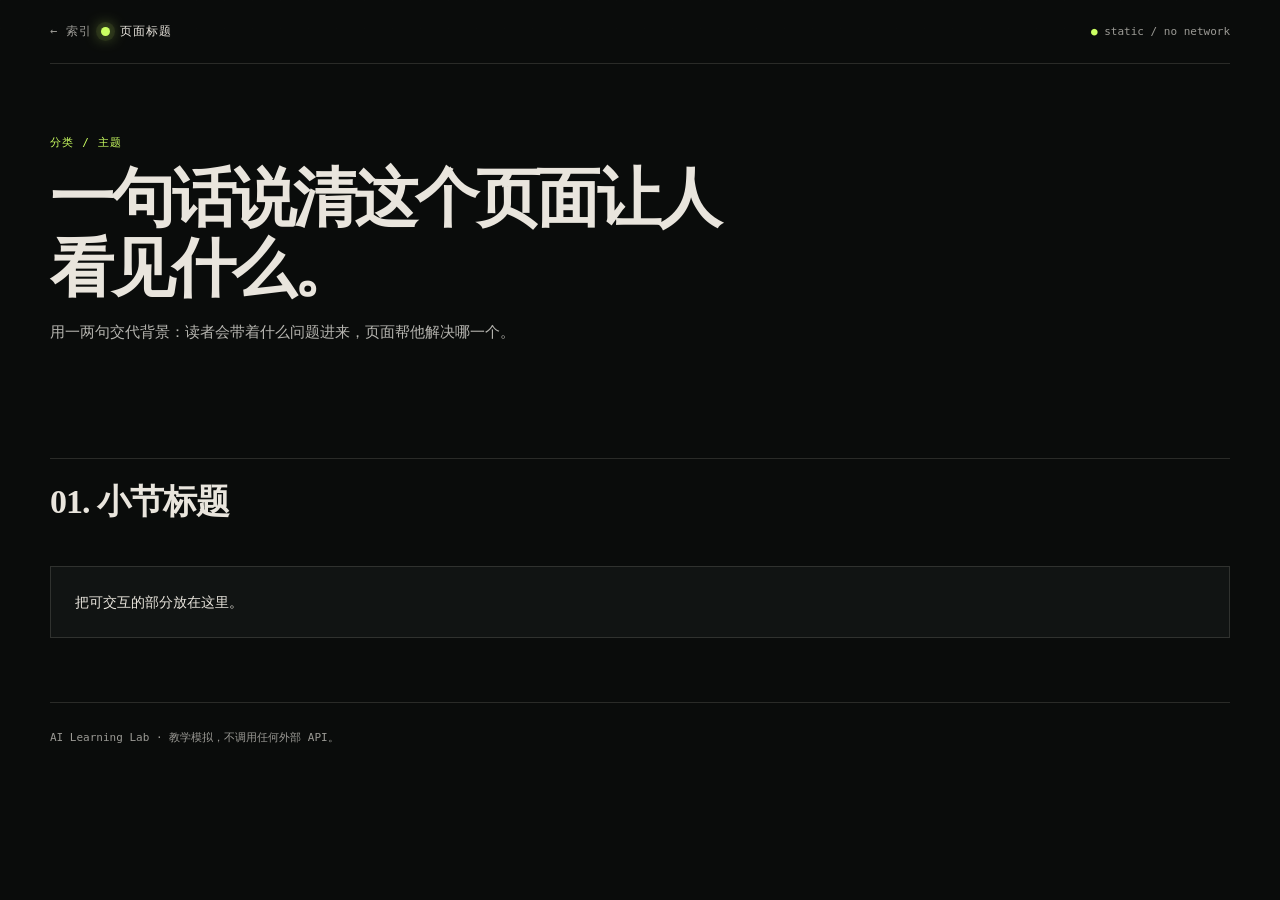
==== html/_template/index.html @ fba0275a "chore(html): 建立分类目录结构并新增总索引页 - html/ 下按主题拆分 6 个分类:llm-core / prompting / rag / agents / engineering " ====
<!doctype html>
<html lang="zh-CN">
<head>
  <meta charset="UTF-8" />
  <meta name="viewport" content="width=device-width, initial-scale=1.0" />
  <meta name="description" content="一句话描述这个页面解决什么问题。" />
  <title>页面标题 · AI Learning Lab</title>
  <style>
    /* 与仓库内其它页面共享的设计令牌：深色底 + 石灰绿强调色 */
    :root { --ink:#e9e5dd; --muted:#9b9a95; --line:rgba(233,229,221,.14); --panel:#111413; --panel2:#161a18; --bg:#0a0c0b; --lime:#cbff62; --orange:#ff8659; --blue:#63d7ff; --yellow:#ffd166; --red:#ff6574; }
    * { box-sizing:border-box; }
    html { scroll-behavior:smooth; }
    body { margin:0; background:var(--bg); color:var(--ink); font-family:"IBM Plex Mono",monospace; font-size:14px; line-height:1.6; }
    body::before { content:""; position:fixed; inset:0; pointer-events:none; opacity:.22; z-index:10; background-image:linear-gradient(rgba(255,255,255,.018) 1px,transparent 1px),linear-gradient(90deg,rgba(255,255,255,.014) 1px,transparent 1px); background-size:28px 28px; mask-image:linear-gradient(to bottom,black,transparent 80%); }
    a { color:inherit; text-decoration:none; }
    .shell { width:min(1180px,calc(100% - 40px)); margin:auto; position:relative; z-index:1; }
    .topbar { height:64px; border-bottom:1px solid var(--line); display:flex; justify-content:space-between; align-items:center; }
    .brand { display:flex; align-items:center; gap:10px; font-size:12px; letter-spacing:.06em; text-transform:uppercase; }
    .pulse { width:9px; height:9px; border-radius:50%; background:var(--lime); box-shadow:0 0 0 5px rgba(203,255,98,.08),0 0 16px var(--lime); }
    .status { color:var(--muted); font-size:11px; } .status b { color:var(--lime); font-weight:500; }
    .hero { padding:70px 0 50px; }
    .eyebrow { color:var(--lime); font-size:11px; letter-spacing:.11em; text-transform:uppercase; }
    h1,h2,h3,p { margin-top:0; } h1,h2 { font-family:"Noto Serif SC",serif; }
    h1 { font-size:clamp(36px,5.5vw,64px); letter-spacing:-.05em; line-height:1.1; margin:12px 0 16px; font-weight:900; }
    .hero p { color:#b6b5b0; font-size:15px; max-width:620px; margin:0; }
    section { margin-bottom:64px; }
    .section-head { padding:16px 0; border-top:1px solid var(--line); margin-bottom:20px; }
    h2 { margin:0; font-size:clamp(24px,3.4vw,34px); letter-spacing:-.03em; }
    .card { background:var(--panel); border:1px solid var(--line); padding:24px; }
    .foot { border-top:1px solid var(--line); padding:26px 0 52px; color:var(--muted); font-size:11px; }
  </style>
</head>
<body>
  <main class="shell">
    <!-- 返回索引：页面位于 html/<分类>/<slug>/index.html，故上溯两级 -->
    <header class="topbar">
      <div class="brand"><a href="../../index.html" title="返回索引" style="color:var(--muted)">← 索引</a><i class="pulse"></i> 页面标题</div>
      <div class="status"><b>●</b> static / no network</div>
    </header>

    <section class="hero">
      <div class="eyebrow">分类 / 主题</div>
      <h1>一句话说清这个页面让人<br>看见什么。</h1>
      <p>用一两句交代背景：读者会带着什么问题进来，页面帮他解决哪一个。</p>
    </section>

    <section>
      <header class="section-head"><h2>01. 小节标题</h2></header>
      <div class="card">把可交互的部分放在这里。</div>
    </section>

    <footer class="foot">AI Learning Lab · 教学模拟，不调用任何外部 API。</footer>
  </main>
</body>
</html>
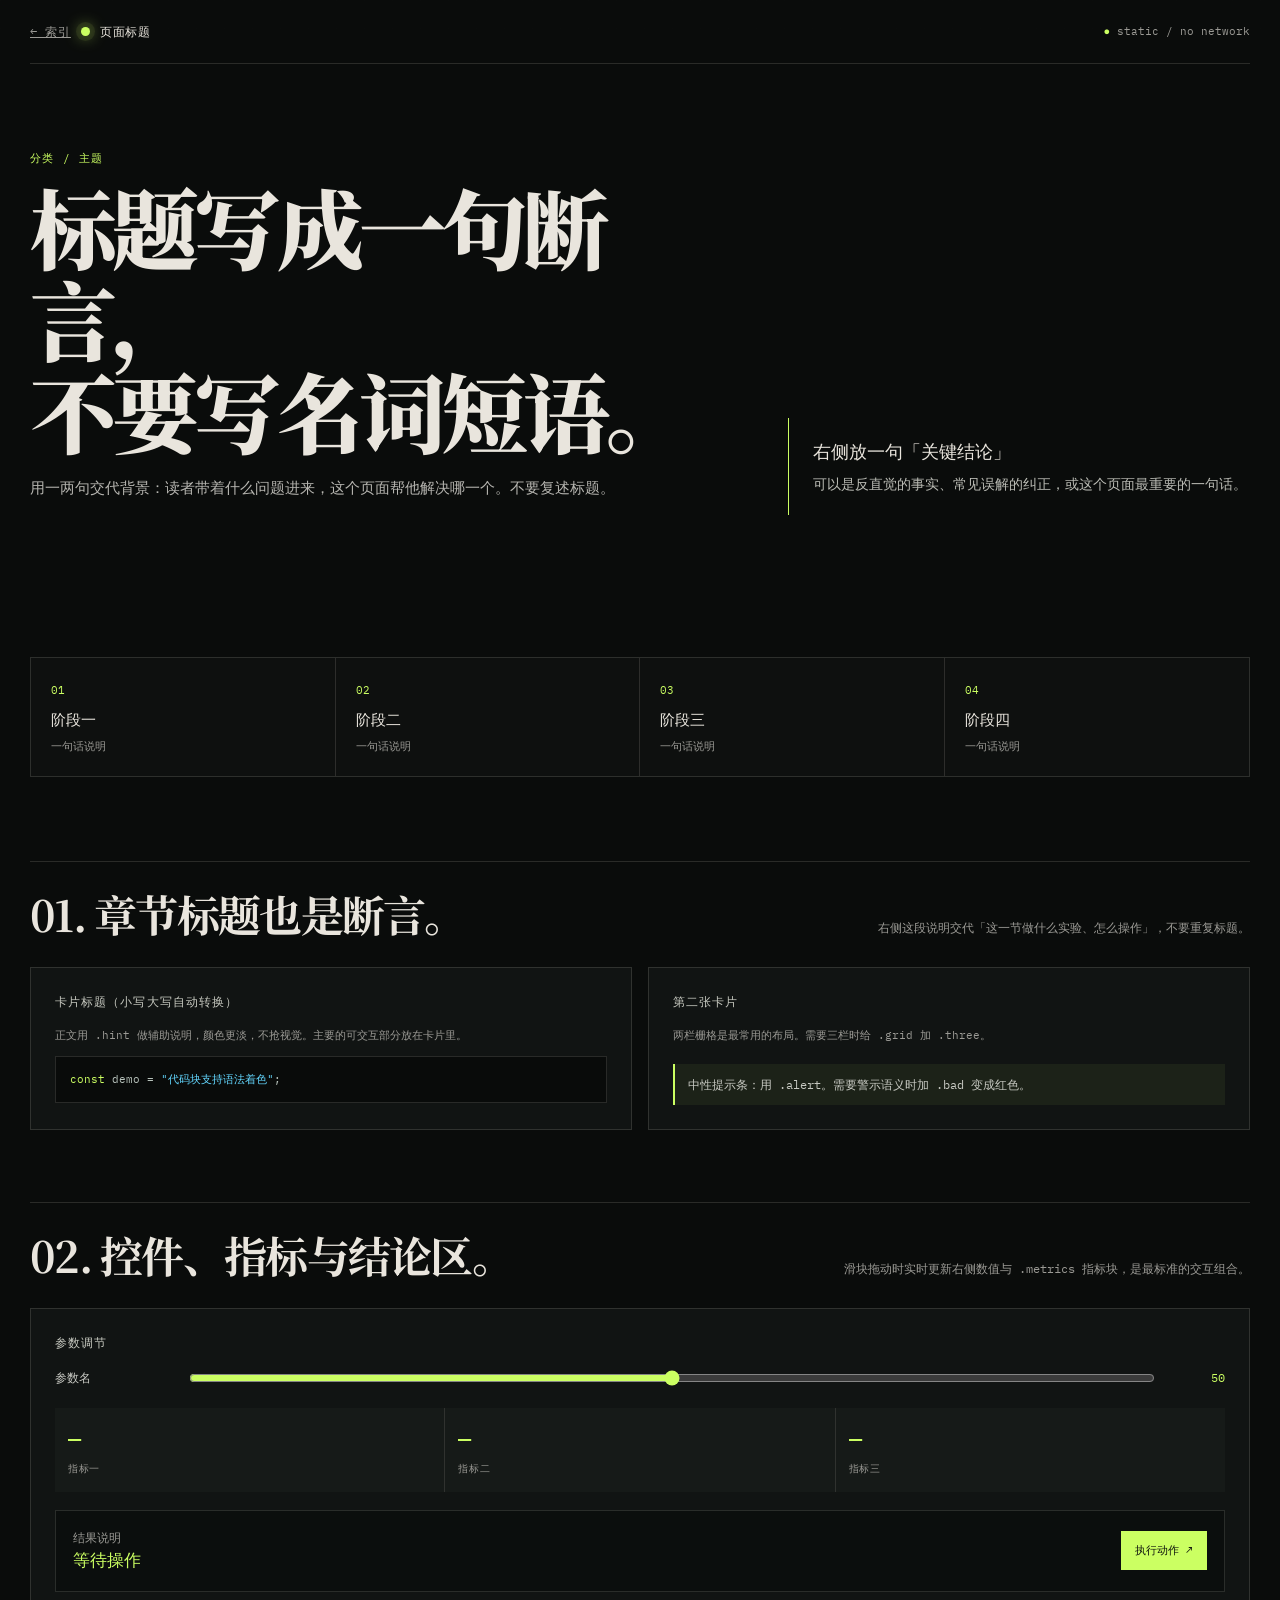
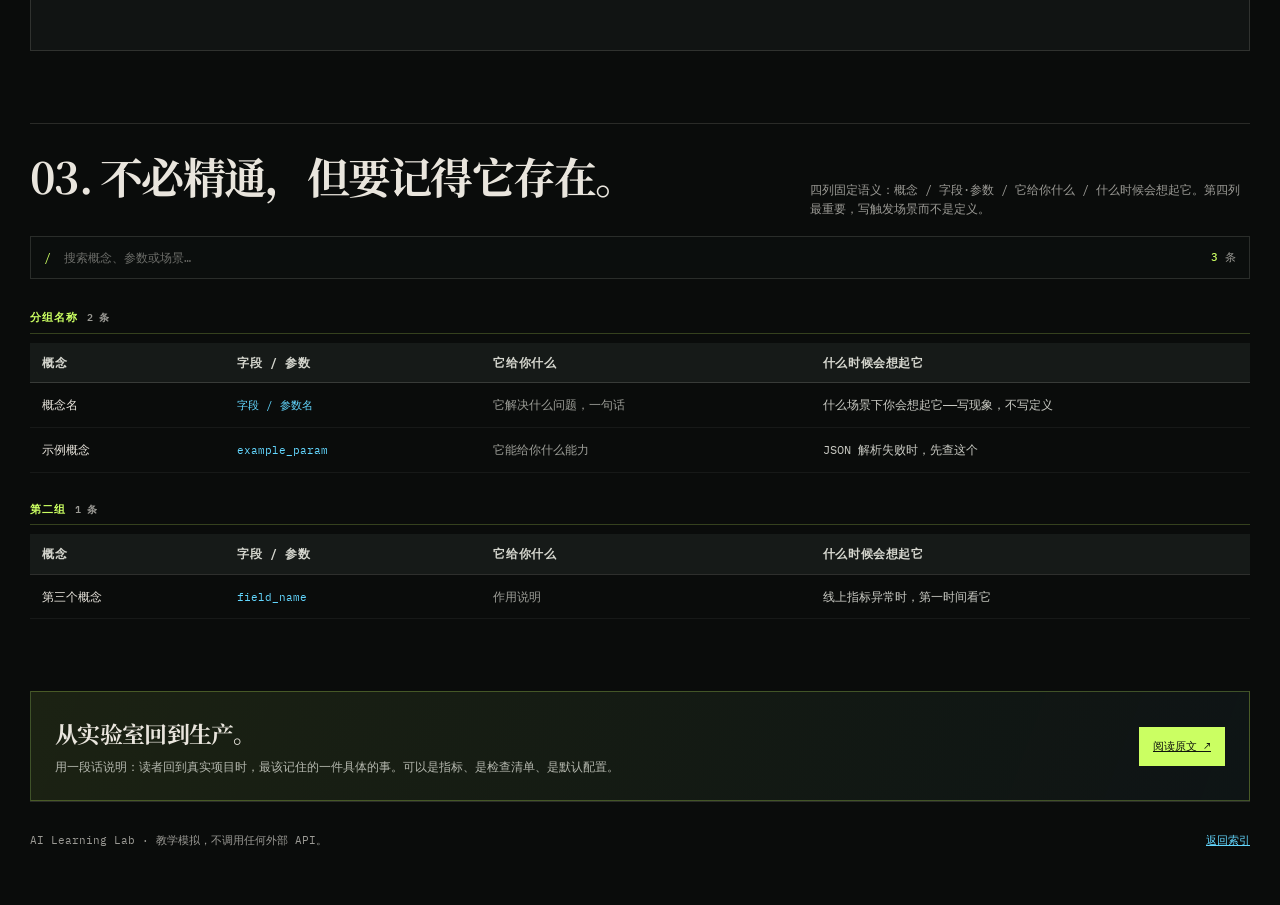
==== commit b7654845: "refactor: 抽出共享设计系统，新增页面规范与生成脚本 目标：后续页面不必重新设计，只按规范填内容。  - html/assets/lab.css:设计令牌与通用组件的单一来源，改主题只改这里 " ====
--- a/html/_template/index.html
+++ b/html/_template/index.html
@@ -3,53 +3,206 @@
 <head>
   <meta charset="UTF-8" />
   <meta name="viewport" content="width=device-width, initial-scale=1.0" />
-  <meta name="description" content="一句话描述这个页面解决什么问题。" />
-  <title>页面标题 · AI Learning Lab</title>
-  <style>
-    /* 与仓库内其它页面共享的设计令牌：深色底 + 石灰绿强调色 */
-    :root { --ink:#e9e5dd; --muted:#9b9a95; --line:rgba(233,229,221,.14); --panel:#111413; --panel2:#161a18; --bg:#0a0c0b; --lime:#cbff62; --orange:#ff8659; --blue:#63d7ff; --yellow:#ffd166; --red:#ff6574; }
-    * { box-sizing:border-box; }
-    html { scroll-behavior:smooth; }
-    body { margin:0; background:var(--bg); color:var(--ink); font-family:"IBM Plex Mono",monospace; font-size:14px; line-height:1.6; }
-    body::before { content:""; position:fixed; inset:0; pointer-events:none; opacity:.22; z-index:10; background-image:linear-gradient(rgba(255,255,255,.018) 1px,transparent 1px),linear-gradient(90deg,rgba(255,255,255,.014) 1px,transparent 1px); background-size:28px 28px; mask-image:linear-gradient(to bottom,black,transparent 80%); }
-    a { color:inherit; text-decoration:none; }
-    .shell { width:min(1180px,calc(100% - 40px)); margin:auto; position:relative; z-index:1; }
-    .topbar { height:64px; border-bottom:1px solid var(--line); display:flex; justify-content:space-between; align-items:center; }
-    .brand { display:flex; align-items:center; gap:10px; font-size:12px; letter-spacing:.06em; text-transform:uppercase; }
-    .pulse { width:9px; height:9px; border-radius:50%; background:var(--lime); box-shadow:0 0 0 5px rgba(203,255,98,.08),0 0 16px var(--lime); }
-    .status { color:var(--muted); font-size:11px; } .status b { color:var(--lime); font-weight:500; }
-    .hero { padding:70px 0 50px; }
-    .eyebrow { color:var(--lime); font-size:11px; letter-spacing:.11em; text-transform:uppercase; }
-    h1,h2,h3,p { margin-top:0; } h1,h2 { font-family:"Noto Serif SC",serif; }
-    h1 { font-size:clamp(36px,5.5vw,64px); letter-spacing:-.05em; line-height:1.1; margin:12px 0 16px; font-weight:900; }
-    .hero p { color:#b6b5b0; font-size:15px; max-width:620px; margin:0; }
-    section { margin-bottom:64px; }
-    .section-head { padding:16px 0; border-top:1px solid var(--line); margin-bottom:20px; }
-    h2 { margin:0; font-size:clamp(24px,3.4vw,34px); letter-spacing:-.03em; }
-    .card { background:var(--panel); border:1px solid var(--line); padding:24px; }
-    .foot { border-top:1px solid var(--line); padding:26px 0 52px; color:var(--muted); font-size:11px; }
-  </style>
+  <meta name="description" content="AI Learning Lab 页面模板与组件清单。" />
+  <title>页面模板 · AI Learning Lab</title>
+  <link rel="icon" type="image/svg+xml" href="../favicon.svg" />
+  <link rel="mask-icon" href="../favicon.svg" color="#cbff62" />
+  <!--
+    ⚠ 本模板位于 html/_template/，实际页面位于 html/<分类>/<slug>/，
+       层级深一级，所以所有相对路径都要各退一层。
+       推荐用 scripts/new-page.sh 生成，它会自动修正路径与标题。
+  -->
+  <link rel="stylesheet" href="../assets/lab.css" />
 </head>
 <body>
   <main class="shell">
-    <!-- 返回索引：页面位于 html/<分类>/<slug>/index.html，故上溯两级 -->
+
+    <!-- ── 顶栏：左侧返回索引（必须保留），右侧标注页面性质 ── -->
     <header class="topbar">
-      <div class="brand"><a href="../../index.html" title="返回索引" style="color:var(--muted)">← 索引</a><i class="pulse"></i> 页面标题</div>
+      <div class="brand">
+        <a class="back" href="../index.html" title="返回索引">← 索引</a>
+        <i class="pulse"></i> 页面标题
+      </div>
       <div class="status"><b>●</b> static / no network</div>
     </header>
 
+    <!-- ── 首屏：一句话讲清这个页面让人看见什么 ── -->
     <section class="hero">
-      <div class="eyebrow">分类 / 主题</div>
-      <h1>一句话说清这个页面让人<br>看见什么。</h1>
-      <p>用一两句交代背景：读者会带着什么问题进来，页面帮他解决哪一个。</p>
-    </section>
-
-    <section>
-      <header class="section-head"><h2>01. 小节标题</h2></header>
-      <div class="card">把可交互的部分放在这里。</div>
-    </section>
-
-    <footer class="foot">AI Learning Lab · 教学模拟，不调用任何外部 API。</footer>
+      <div>
+        <div class="eyebrow">分类 / 主题</div>
+        <h1>标题写成一句断言，<br>不要写名词短语。</h1>
+        <p>用一两句交代背景：读者带着什么问题进来，这个页面帮他解决哪一个。不要复述标题。</p>
+      </div>
+      <div class="hero-note">
+        <strong>右侧放一句「关键结论」</strong>
+        可以是反直觉的事实、常见误解的纠正，或这个页面最重要的一句话。
+      </div>
+    </section>
+
+    <!-- ── 阶段导航条（可选）：页面讲一条链路时用，4 或 5 段 ── -->
+    <div class="workflow">
+      <div class="flow" data-n="01"><b>阶段一</b><span>一句话说明</span></div>
+      <div class="flow" data-n="02"><b>阶段二</b><span>一句话说明</span></div>
+      <div class="flow" data-n="03"><b>阶段三</b><span>一句话说明</span></div>
+      <div class="flow" data-n="04"><b>阶段四</b><span>一句话说明</span></div>
+    </div>
+
+    <!-- ── 01 卡片与栅格 ──────────────────────────────────── -->
+    <section id="cards">
+      <header class="section-head">
+        <h2>01. 章节标题也是断言。</h2>
+        <p>右侧这段说明交代「这一节做什么实验、怎么操作」，不要重复标题。</p>
+      </header>
+
+      <div class="grid">
+        <!-- 单张卡片 -->
+        <article class="card">
+          <h3>卡片标题（小写大写自动转换）</h3>
+          <p class="hint">正文用 .hint 做辅助说明，颜色更淡，不抢视觉。主要的可交互部分放在卡片里。</p>
+          <div class="code"><span class="lime">const</span> demo = <span class="cyan">"代码块支持语法着色"</span>;</div>
+        </article>
+
+        <article class="card">
+          <h3>第二张卡片</h3>
+          <p class="hint">两栏栅格是最常用的布局。需要三栏时给 .grid 加 .three。</p>
+          <div class="alert">中性提示条：用 .alert。需要警示语义时加 .bad 变成红色。</div>
+        </article>
+      </div>
+    </section>
+
+    <!-- ── 02 控件与指标 ──────────────────────────────────── -->
+    <section id="controls">
+      <header class="section-head">
+        <h2>02. 控件、指标与结论区。</h2>
+        <p>滑块拖动时实时更新右侧数值与 .metrics 指标块，是最标准的交互组合。</p>
+      </header>
+
+      <div class="card">
+        <h3>参数调节</h3>
+        <div class="control">
+          <label for="demo-range">参数名</label>
+          <input id="demo-range" type="range" min="0" max="100" step="1" value="50">
+          <output class="value" id="demo-value">50</output>
+        </div>
+
+        <div class="metrics" style="margin-top:20px">
+          <div class="metric"><b id="m1">—</b><span>指标一</span></div>
+          <div class="metric"><b id="m2">—</b><span>指标二</span></div>
+          <div class="metric"><b id="m3">—</b><span>指标三</span></div>
+        </div>
+
+        <div class="decision">
+          <span>结果说明<br><strong id="demo-result">等待操作</strong></span>
+          <button class="btn" id="demo-btn">执行动作 ↗</button>
+        </div>
+
+        <div class="chips" id="demo-chips" aria-live="polite"></div>
+      </div>
+    </section>
+
+    <!-- ── 03 概念速查表 ──────────────────────────────────── -->
+    <section id="concepts">
+      <header class="section-head">
+        <h2>03. 不必精通，但要记得它存在。</h2>
+        <p>四列固定语义：概念 / 字段·参数 / 它给你什么 / 什么时候会想起它。第四列最重要，写触发场景而不是定义。</p>
+      </header>
+
+      <div class="concept-search">
+        <i>/</i>
+        <input id="concept-q" type="search" placeholder="搜索概念、参数或场景…" aria-label="搜索概念" />
+        <span><b id="concept-count">0</b> 条</span>
+      </div>
+      <div id="concept-list"></div>
+    </section>
+
+    <!-- ── 收尾 callout：把实验拉回生产 ───────────────────── -->
+    <aside class="callout">
+      <div>
+        <h3>从实验室回到生产。</h3>
+        <p>用一段话说明：读者回到真实项目时，最该记住的一件具体的事。可以是指标、是检查清单、是默认配置。</p>
+      </div>
+      <a class="btn" target="_blank" rel="noopener" href="#">阅读原文 ↗</a>
+    </aside>
+
+    <footer class="foot">
+      <span>AI Learning Lab · 教学模拟，不调用任何外部 API。</span>
+      <span><a href="../index.html">返回索引</a></span>
+    </footer>
   </main>
+
+<script>
+/* ────────────────────────────────────────────────────────────
+   概念表数据。新增条目只需往对应组的 items 追加 {n,a,w,t}。
+   渲染逻辑无需改动。
+   ──────────────────────────────────────────────────────────── */
+const CONCEPTS = [
+  {
+    group: '分组名称',
+    items: [
+      { n:'概念名', a:'字段 / 参数名', w:'它解决什么问题，一句话', t:'什么场景下你会想起它——写现象，不写定义' },
+      { n:'示例概念', a:'example_param', w:'它能给你什么能力', t:'JSON 解析失败时，先查这个' }
+    ]
+  },
+  {
+    group: '第二组',
+    items: [
+      { n:'第三个概念', a:'field_name', w:'作用说明', t:'线上指标异常时，第一时间看它' }
+    ]
+  }
+];
+
+const ESC = s => String(s).replace(/[&<>"]/g, c => ({ '&':'&amp;', '<':'&lt;', '>':'&gt;', '"':'&quot;' }[c]));
+const qEl = document.getElementById('concept-q');
+const listEl = document.getElementById('concept-list');
+
+function renderConcepts() {
+  const q = qEl.value.trim().toLowerCase();
+  let total = 0;
+
+  listEl.innerHTML = CONCEPTS.map(g => {
+    const rows = g.items.filter(i =>
+      !q || (i.n + ' ' + i.a + ' ' + i.w + ' ' + i.t).toLowerCase().includes(q)
+    );
+    if (!rows.length) return '';
+    total += rows.length;
+    return '<div class="concept-group"><h3>' + ESC(g.group) + '<em>' + rows.length + ' 条</em></h3>' +
+      '<div class="ctable-wrap"><table class="ctable"><thead><tr>' +
+      '<th>概念</th><th>字段 / 参数</th><th>它给你什么</th><th>什么时候会想起它</th>' +
+      '</tr></thead><tbody>' +
+      rows.map(i =>
+        '<tr><td><span class="c-name">' + ESC(i.n) + '</span></td>' +
+        '<td><span class="c-api">' + ESC(i.a) + '</span></td>' +
+        '<td><span class="c-what">' + ESC(i.w) + '</span></td>' +
+        '<td><span class="c-when">' + ESC(i.t) + '</span></td></tr>'
+      ).join('') +
+      '</tbody></table></div></div>';
+  }).join('');
+
+  if (!total) listEl.innerHTML = '<div class="alert bad">没有匹配的条目。</div>';
+  document.getElementById('concept-count').textContent = total;
+}
+qEl.addEventListener('input', renderConcepts);
+renderConcepts();
+
+/* ── 演示控件联动 ────────────────────────────────────────── */
+const range = document.getElementById('demo-range');
+const chipsEl = document.getElementById('demo-chips');
+
+range.addEventListener('input', () => {
+  const v = +range.value;
+  document.getElementById('demo-value').textContent = v;
+  document.getElementById('m1').textContent = v;
+  document.getElementById('m2').textContent = (v * 1.4).toFixed(0);
+  document.getElementById('m3').textContent = v > 70 ? '紧张' : '宽松';
+});
+
+document.getElementById('demo-btn').addEventListener('click', () => {
+  const chip = document.createElement('span');
+  chip.className = 'chip';
+  chip.textContent = '结果 ' + range.value;
+  chipsEl.appendChild(chip);
+  document.getElementById('demo-result').textContent = '已执行';
+});
+</script>
 </body>
 </html>
--- a/html/assets/lab.css
+++ b/html/assets/lab.css
@@ -0,0 +1,222 @@
+/* ────────────────────────────────────────────────────────────
+   AI Learning Lab · 共通设计系统
+   ------------------------------------------------------------
+   所有 lab 页面通过 <link rel="stylesheet" href="../../assets/lab.css">
+   引用本文件。改这里 = 全站生效，不要在每个页面里重复定义。
+
+   分层约定：
+     lab.css        → 骨架与通用组件（本文件）
+     页面 <style>    → 仅该页独有的可视化（如 token 色块、注意力热力图）
+   ──────────────────────────────────────────────────────────── */
+@import url('https://fonts.googleapis.com/css2?family=IBM+Plex+Mono:wght@400;500;600&family=Noto+Serif+SC:wght@500;600;700;900&display=swap');
+
+/* ── 1. 设计令牌 ─────────────────────────────────────────── */
+:root {
+  --ink:#e9e5dd;          /* 正文 */
+  --muted:#9b9a95;        /* 次要说明 */
+  --line:rgba(233,229,221,.14);
+  --panel:#111413;        /* 卡片底 */
+  --panel2:#161a18;       /* 卡片内嵌块 / 表头 */
+  --bg:#0a0c0b;           /* 页面底 */
+  --lime:#cbff62;         /* 主强调色 */
+  --orange:#ff8659;
+  --blue:#63d7ff;
+  --yellow:#ffd166;
+  --red:#ff6574;
+}
+
+/* ── 2. 基础与背景纹理 ───────────────────────────────────── */
+*, *::before, *::after { box-sizing:border-box; }
+html { scroll-behavior:smooth; }
+body {
+  margin:0; background:var(--bg); color:var(--ink);
+  font-family:"IBM Plex Mono",monospace; font-size:14px; line-height:1.6;
+  overflow-x:hidden;
+}
+/* 细网格叠层，营造“仪器面板”质感，不影响交互 */
+body::before {
+  content:""; position:fixed; inset:0; pointer-events:none; opacity:.22; z-index:10;
+  background-image:linear-gradient(rgba(255,255,255,.018) 1px,transparent 1px),
+                   linear-gradient(90deg,rgba(255,255,255,.014) 1px,transparent 1px);
+  background-size:28px 28px;
+  mask-image:linear-gradient(to bottom,black,transparent 80%);
+}
+a { color:inherit; }
+button, input, textarea, select { font:inherit; }
+button { cursor:pointer; }
+::selection { background:var(--lime); color:#0d1209; }
+:focus-visible { outline:2px solid var(--lime); outline-offset:2px; }
+
+.shell { width:min(1220px,calc(100% - 40px)); margin:auto; }
+
+/* ── 3. 顶栏 ─────────────────────────────────────────────── */
+.topbar {
+  height:64px; border-bottom:1px solid var(--line);
+  display:flex; justify-content:space-between; align-items:center;
+  position:relative; z-index:1;
+}
+.brand { display:flex; align-items:center; gap:10px; font-size:12px; letter-spacing:.06em; text-transform:uppercase; }
+.pulse { width:9px; height:9px; border-radius:50%; background:var(--lime); box-shadow:0 0 0 5px rgba(203,255,98,.08),0 0 16px var(--lime); }
+.status { color:var(--muted); font-size:11px; }
+.status b { color:var(--lime); font-weight:500; }
+/* 返回索引链接 */
+.back { color:var(--muted); transition:color .2s; }
+.back:hover { color:var(--lime); }
+
+/* ── 4. 首屏 ─────────────────────────────────────────────── */
+.hero { display:grid; grid-template-columns:1.2fr .8fr; gap:64px; padding:86px 0 70px; align-items:end; position:relative; }
+.eyebrow { color:var(--lime); font-size:11px; letter-spacing:.11em; text-transform:uppercase; display:flex; gap:9px; align-items:center; }
+h1, h2, h3, p { margin-top:0; }
+h1, h2 { font-family:"Noto Serif SC",serif; }
+h1 { font-size:clamp(44px,6.8vw,88px); letter-spacing:-.055em; line-height:1.06; margin:12px 0 20px; font-weight:900; max-width:780px; }
+.hero p { color:#b6b5b0; font-size:15px; max-width:620px; }
+.hero-note { border-left:1px solid var(--lime); padding:20px 0 20px 24px; color:#bbbcb5; }
+.hero-note strong { display:block; color:var(--ink); font-size:18px; font-weight:500; margin-bottom:6px; }
+
+/* ── 5. 阶段导航条（可选）───────────────────────────────── */
+.workflow {
+  border:1px solid var(--line); display:grid; grid-template-columns:repeat(4,1fr);
+  margin-bottom:84px; background:rgba(255,255,255,.015);
+}
+.workflow.five { grid-template-columns:repeat(5,1fr); }
+.flow { padding:20px; min-height:109px; position:relative; }
+.flow:not(:last-child) { border-right:1px solid var(--line); }
+.flow::before { content:attr(data-n); color:var(--lime); font-size:11px; }
+.flow b { display:block; margin:7px 0 2px; font-size:15px; font-weight:500; }
+.flow span { font-size:11px; color:var(--muted); }
+
+/* ── 6. 章节 ─────────────────────────────────────────────── */
+section { scroll-margin-top:20px; margin-bottom:72px; }
+.section-head {
+  display:flex; justify-content:space-between; gap:22px;
+  padding:18px 0; border-top:1px solid var(--line); align-items:baseline;
+}
+h2 { margin:0; font-size:clamp(28px,4vw,43px); letter-spacing:-.04em; }
+.section-head p { margin:0; color:var(--muted); font-size:12px; max-width:440px; }
+
+/* ── 7. 卡片与栅格 ───────────────────────────────────────── */
+.grid { display:grid; grid-template-columns:1fr 1fr; gap:16px; }
+.grid.three { grid-template-columns:repeat(3,1fr); }
+.card { background:var(--panel); border:1px solid var(--line); padding:24px; min-width:0; position:relative; }
+.card h3 { font-size:12px; letter-spacing:.09em; text-transform:uppercase; color:#c7c9c0; font-weight:500; margin-bottom:16px; }
+.hint { color:var(--muted); font-size:11px; }
+
+/* ── 8. 表单控件 ─────────────────────────────────────────── */
+textarea {
+  width:100%; resize:vertical; background:#0b0e0d; color:var(--ink);
+  border:1px solid var(--line); border-radius:2px; padding:14px;
+  min-height:124px; outline:none; transition:border-color .2s; line-height:1.7;
+}
+textarea:focus { border-color:var(--lime); }
+.control { display:grid; grid-template-columns:120px 1fr 60px; gap:12px; align-items:center; margin:13px 0; }
+.control label { color:#c8c9c3; font-size:12px; }
+.value { text-align:right; color:var(--lime); font-size:12px; }
+input[type="range"] { width:100%; accent-color:var(--lime); }
+
+/* ── 9. 指标块 ───────────────────────────────────────────── */
+.metrics { display:grid; grid-template-columns:repeat(3,1fr); gap:1px; background:var(--line); }
+.metric { background:var(--panel2); padding:13px; }
+.metric b { display:block; font-size:22px; font-weight:500; color:var(--lime); }
+.metric span { font-size:10px; color:var(--muted); text-transform:uppercase; letter-spacing:.06em; }
+
+/* ── 10. 代码块 ──────────────────────────────────────────── */
+.code {
+  background:#090b0a; border:1px solid var(--line); padding:14px;
+  color:#b9c4bd; font-size:11px; white-space:pre-wrap; overflow:auto;
+}
+.code .cyan, .code .blue { color:var(--blue); }
+.code .lime { color:var(--lime); }
+.code .orange { color:var(--orange); }
+.code .red { color:var(--red); }
+.code .yellow { color:var(--yellow); }
+
+/* ── 11. 按钮与结果区 ────────────────────────────────────── */
+.btn {
+  display:inline-block; border:1px solid var(--lime); color:#10150e; background:var(--lime);
+  padding:10px 13px; font-size:11px; transition:.2s;
+}
+.btn:hover { background:#efffc1; transform:translateY(-1px); }
+.btn.ghost { background:none; color:var(--lime); }
+.btn.ghost:hover { background:rgba(203,255,98,.1); }
+.decision {
+  display:flex; align-items:center; justify-content:space-between;
+  background:#0b0e0d; border:1px solid var(--line); padding:17px; margin-top:18px; gap:15px;
+}
+.decision span { font-size:12px; color:var(--muted); }
+.decision strong { color:var(--lime); font-size:17px; font-weight:500; }
+.chips { display:flex; flex-wrap:wrap; gap:7px; min-height:34px; padding-top:10px; }
+.chip { border:1px solid rgba(203,255,98,.35); color:var(--lime); padding:3px 6px; font-size:11px; }
+.alert { margin-top:19px; padding:11px 13px; border-left:2px solid var(--lime); background:rgba(203,255,98,.06); color:#c7c9c2; font-size:12px; }
+.alert.bad { border-color:var(--red); background:rgba(255,101,116,.08); }
+
+/* ── 12. 收尾提示块 ──────────────────────────────────────── */
+.callout {
+  background:linear-gradient(110deg,rgba(203,255,98,.09),rgba(99,215,255,.04));
+  border:1px solid rgba(203,255,98,.26); padding:24px;
+  display:grid; grid-template-columns:1fr auto; gap:20px; align-items:center;
+}
+.callout h3 { font-family:"Noto Serif SC",serif; font-size:23px; letter-spacing:-.03em; margin-bottom:4px; }
+.callout p { margin:0; color:#b5b8af; font-size:12px; }
+
+/* ── 13. 概念速查表 ──────────────────────────────────────── */
+.concept-search { display:flex; align-items:center; gap:11px; border:1px solid var(--line); background:#0b0e0d; padding:10px 13px; margin-bottom:28px; }
+.concept-search input { flex:1; background:none; border:0; outline:none; color:var(--ink); font-size:12px; }
+.concept-search input::placeholder { color:#6c6d69; }
+.concept-search i { color:var(--lime); font-style:normal; font-size:12px; }
+.concept-search span { color:var(--muted); font-size:11px; white-space:nowrap; }
+.concept-search b { color:var(--lime); font-weight:500; }
+.concept-group { margin-bottom:26px; }
+.concept-group h3 {
+  display:flex; align-items:baseline; gap:9px; font-size:11px; letter-spacing:.09em;
+  text-transform:uppercase; color:var(--lime); font-weight:600; margin:0 0 9px;
+  padding-bottom:8px; border-bottom:1px solid rgba(203,255,98,.22);
+}
+.concept-group h3 em { color:var(--muted); font-style:normal; font-size:10px; letter-spacing:0; text-transform:none; }
+.ctable-wrap { overflow-x:auto; }
+.ctable { width:100%; min-width:780px; border-collapse:collapse; font-size:12px; }
+.ctable thead th {
+  text-align:left; padding:10px 12px; color:#d6d7cf; font-size:12px;
+  letter-spacing:.05em; text-transform:uppercase; font-weight:600;
+  background:#161a18; border-bottom:1px solid rgba(233,229,221,.16); white-space:nowrap;
+}
+.ctable td { padding:12px; border-bottom:1px solid rgba(255,255,255,.055); vertical-align:top; line-height:1.65; }
+.ctable tbody tr:hover td { background:rgba(203,255,98,.035); }
+.ctable td:nth-child(1) { width:16%; }
+.ctable td:nth-child(2) { width:21%; }
+.ctable td:nth-child(3) { width:27%; }
+.ctable td:nth-child(4) { width:36%; }
+.c-name { color:var(--ink); font-weight:500; }
+.c-api { color:var(--blue); font-size:11px; word-break:break-word; }
+.c-what { color:#9d9e98; }
+.c-when { color:#c9cac3; }
+
+/* ── 14. 页脚 ────────────────────────────────────────────── */
+.foot {
+  border-top:1px solid var(--line); padding:30px 0 55px; color:var(--muted); font-size:11px;
+  display:flex; justify-content:space-between; gap:20px; flex-wrap:wrap;
+}
+.foot a { color:var(--blue); }
+
+/* ── 15. 响应式 ──────────────────────────────────────────── */
+@media (max-width:900px) {
+  .grid.three { grid-template-columns:1fr; }
+}
+@media (max-width:760px) {
+  .shell { width:min(100% - 28px,1220px); }
+  .hero, .grid { grid-template-columns:1fr; gap:28px; }
+  .hero { padding:54px 0; }
+  .workflow, .workflow.five { grid-template-columns:1fr 1fr; margin-bottom:54px; }
+  .flow { border-right:0 !important; border-bottom:1px solid var(--line); }
+  .section-head { display:block; }
+  .section-head p { margin-top:8px; }
+  .control { grid-template-columns:94px 1fr 51px; }
+  .metrics { grid-template-columns:1fr; }
+  .callout { grid-template-columns:1fr; }
+  .foot { display:block; }
+  .foot > * + * { margin-top:10px; }
+  .ctable { min-width:700px; }
+}
+@media (prefers-reduced-motion:reduce) {
+  * { animation-duration:.01ms !important; transition-duration:.01ms !important; }
+  html { scroll-behavior:auto; }
+}
